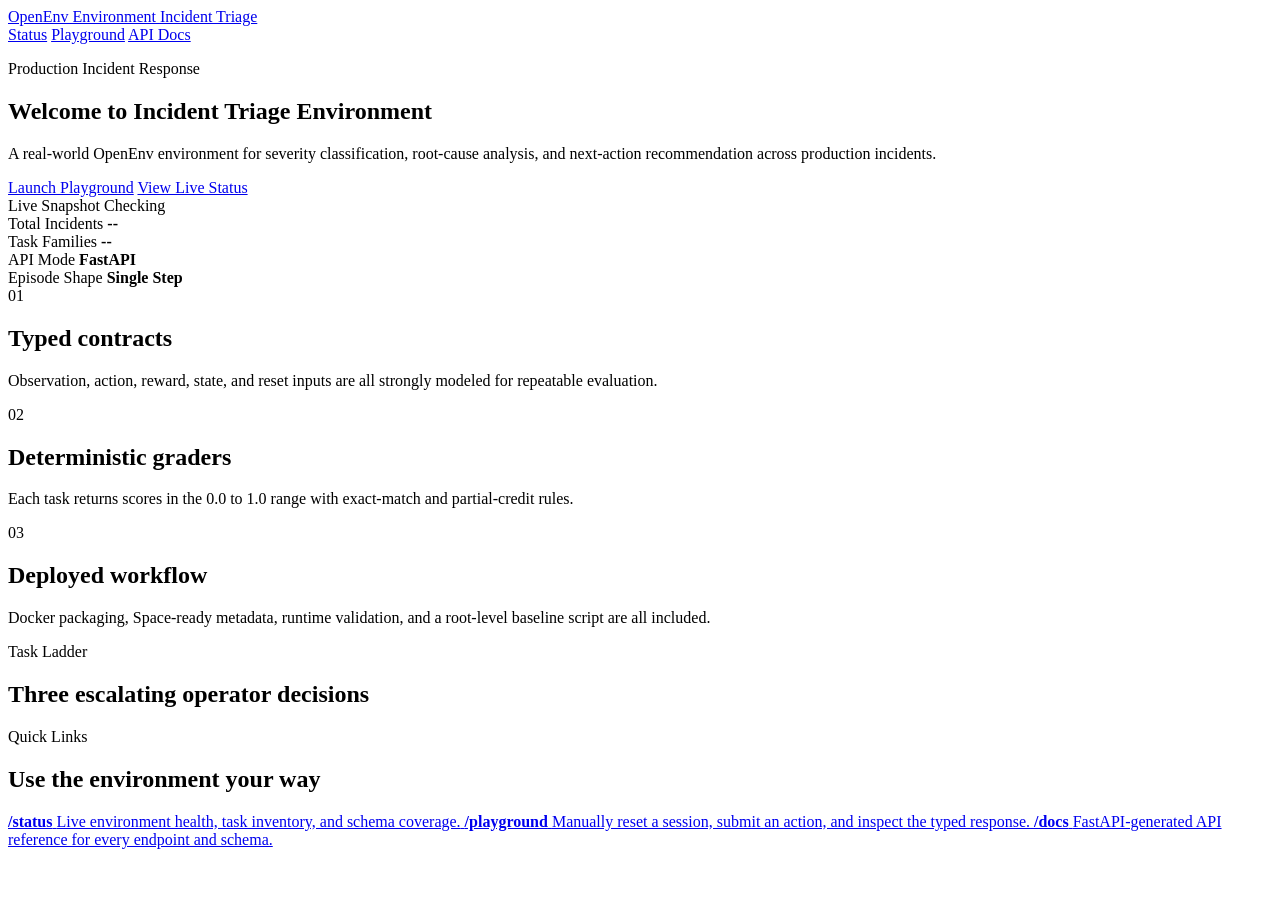
==== ui/index.html @ 35ea9cd9 "Initial SetUp Fixed" ====
<!DOCTYPE html>
<html lang="en">
<head>
  <meta charset="utf-8">
  <meta name="viewport" content="width=device-width, initial-scale=1">
  <title>Incident Triage Environment</title>
  <link rel="stylesheet" href="/assets/styles.css?v=3">
</head>
<body data-page="home">
  <div class="page-shell">
    <header class="topbar">
      <a class="brand" href="/">
        <span class="brand-kicker">OpenEnv Environment</span>
        <span class="brand-title">Incident Triage</span>
      </a>
      <nav class="nav-links">
        <a href="/status">Status</a>
        <a href="/playground">Playground</a>
        <a href="/docs">API Docs</a>
      </nav>
    </header>

    <main>
      <section class="hero">
        <div class="hero-copy">
          <p class="eyebrow">Production Incident Response</p>
          <h1>Welcome to Incident Triage Environment</h1>
          <p class="hero-text">
            A real-world OpenEnv environment for severity classification, root-cause analysis,
            and next-action recommendation across production incidents.
          </p>
          <div class="hero-actions">
            <a class="button button-primary" href="/playground">Launch Playground</a>
            <a class="button button-secondary" href="/status">View Live Status</a>
          </div>
        </div>
        <div class="hero-panel floating-panel">
          <div class="panel-header">
            <span>Live Snapshot</span>
            <span class="live-pill" data-health-pill>Checking</span>
          </div>
          <div class="stats-grid">
            <article class="stat-card">
              <span class="stat-label">Total Incidents</span>
              <strong class="stat-value" data-total-incidents>--</strong>
            </article>
            <article class="stat-card">
              <span class="stat-label">Task Families</span>
              <strong class="stat-value" data-task-count>--</strong>
            </article>
            <article class="stat-card">
              <span class="stat-label">API Mode</span>
              <strong class="stat-value">FastAPI</strong>
            </article>
            <article class="stat-card">
              <span class="stat-label">Episode Shape</span>
              <strong class="stat-value">Single Step</strong>
            </article>
          </div>
        </div>
      </section>

      <section class="feature-strip">
        <article class="feature-card">
          <span class="feature-index">01</span>
          <h2>Typed contracts</h2>
          <p>Observation, action, reward, state, and reset inputs are all strongly modeled for repeatable evaluation.</p>
        </article>
        <article class="feature-card">
          <span class="feature-index">02</span>
          <h2>Deterministic graders</h2>
          <p>Each task returns scores in the 0.0 to 1.0 range with exact-match and partial-credit rules.</p>
        </article>
        <article class="feature-card">
          <span class="feature-index">03</span>
          <h2>Deployed workflow</h2>
          <p>Docker packaging, Space-ready metadata, runtime validation, and a root-level baseline script are all included.</p>
        </article>
      </section>

      <section class="tasks-section">
        <div class="section-heading">
          <p class="eyebrow">Task Ladder</p>
          <h2>Three escalating operator decisions</h2>
        </div>
        <div class="task-grid" data-task-grid>
          <article class="task-card skeleton-card"></article>
          <article class="task-card skeleton-card"></article>
          <article class="task-card skeleton-card"></article>
        </div>
      </section>

      <section class="routes-section floating-panel">
        <div class="section-heading compact">
          <p class="eyebrow">Quick Links</p>
          <h2>Use the environment your way</h2>
        </div>
        <div class="route-grid">
          <a class="route-card" href="/status">
            <strong>/status</strong>
            <span>Live environment health, task inventory, and schema coverage.</span>
          </a>
          <a class="route-card" href="/playground">
            <strong>/playground</strong>
            <span>Manually reset a session, submit an action, and inspect the typed response.</span>
          </a>
          <a class="route-card" href="/docs">
            <strong>/docs</strong>
            <span>FastAPI-generated API reference for every endpoint and schema.</span>
          </a>
        </div>
      </section>
    </main>
  </div>
  <script src="/assets/app.js?v=3" defer></script>
</body>
</html>
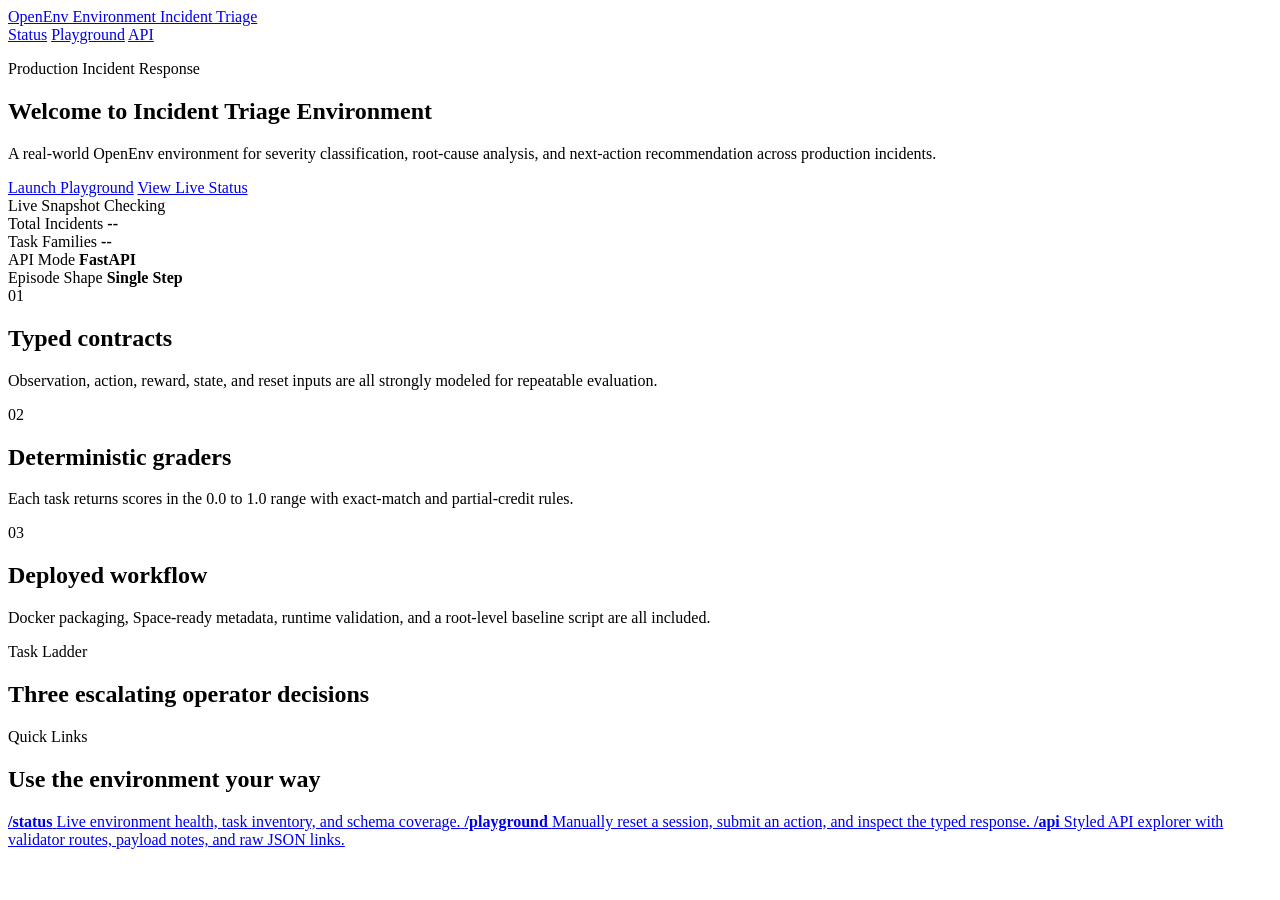
==== commit b9d7c958: "Polish UI and add API explorer" ====
--- a/ui/index.html
+++ b/ui/index.html
@@ -4,7 +4,7 @@
   <meta charset="utf-8">
   <meta name="viewport" content="width=device-width, initial-scale=1">
   <title>Incident Triage Environment</title>
-  <link rel="stylesheet" href="/assets/styles.css?v=3">
+  <link rel="stylesheet" href="/assets/styles.css?v=4">
 </head>
 <body data-page="home">
   <div class="page-shell">
@@ -16,7 +16,7 @@
       <nav class="nav-links">
         <a href="/status">Status</a>
         <a href="/playground">Playground</a>
-        <a href="/docs">API Docs</a>
+        <a href="/api">API</a>
       </nav>
     </header>
 
@@ -104,14 +104,14 @@
             <strong>/playground</strong>
             <span>Manually reset a session, submit an action, and inspect the typed response.</span>
           </a>
-          <a class="route-card" href="/docs">
-            <strong>/docs</strong>
-            <span>FastAPI-generated API reference for every endpoint and schema.</span>
+          <a class="route-card" href="/api">
+            <strong>/api</strong>
+            <span>Styled API explorer with validator routes, payload notes, and raw JSON links.</span>
           </a>
         </div>
       </section>
     </main>
   </div>
-  <script src="/assets/app.js?v=3" defer></script>
+  <script src="/assets/app.js?v=4" defer></script>
 </body>
 </html>
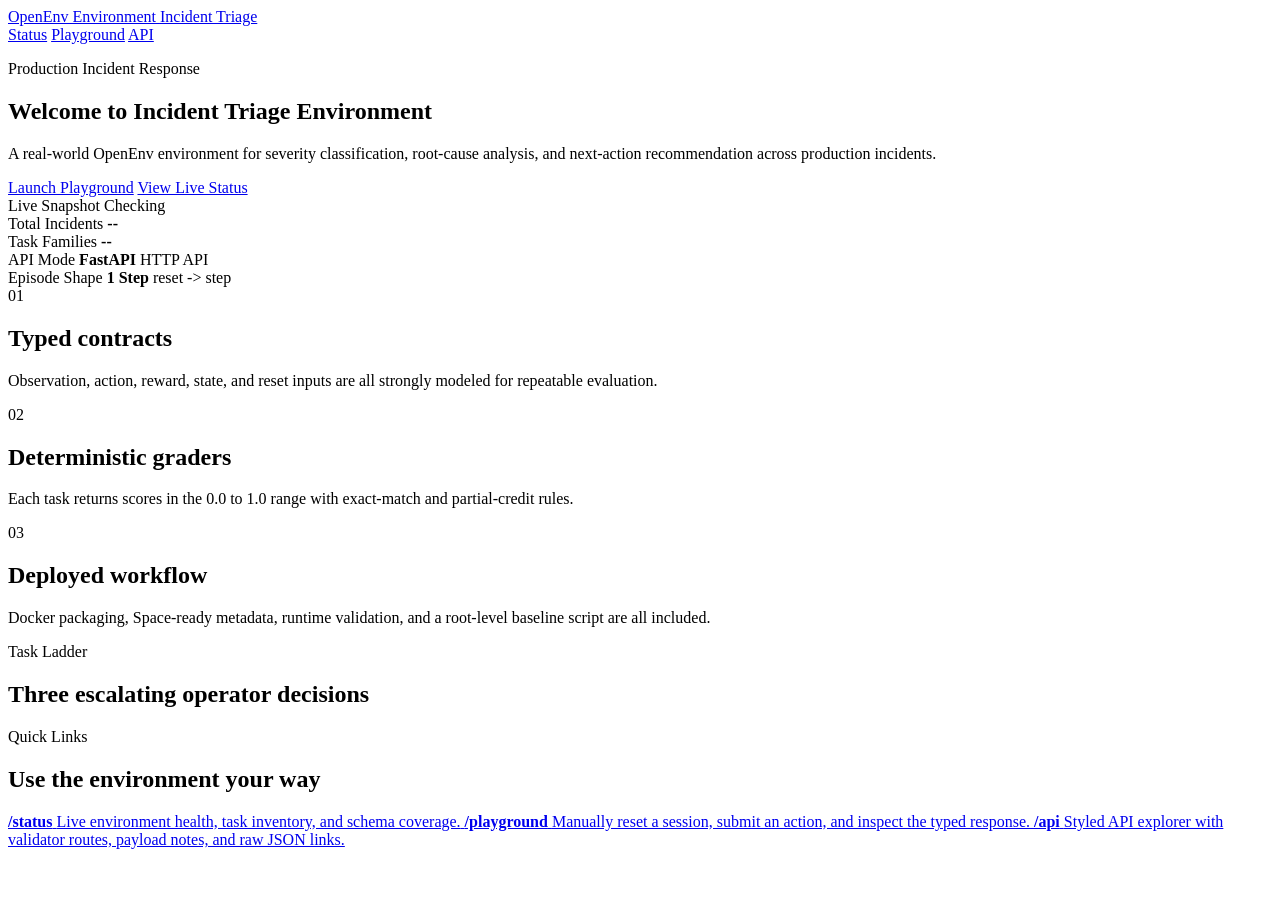
==== commit 3b3d577a: "Refine live snapshot cards" ====
--- a/ui/index.html
+++ b/ui/index.html
@@ -48,13 +48,15 @@
               <span class="stat-label">Task Families</span>
               <strong class="stat-value" data-task-count>--</strong>
             </article>
-            <article class="stat-card">
+            <article class="stat-card stat-card-text">
               <span class="stat-label">API Mode</span>
-              <strong class="stat-value">FastAPI</strong>
+              <strong class="stat-value stat-value-text">FastAPI</strong>
+              <span class="stat-note">HTTP API</span>
             </article>
-            <article class="stat-card">
+            <article class="stat-card stat-card-text">
               <span class="stat-label">Episode Shape</span>
-              <strong class="stat-value">Single Step</strong>
+              <strong class="stat-value stat-value-text">1 Step</strong>
+              <span class="stat-note">reset -> step</span>
             </article>
           </div>
         </div>
